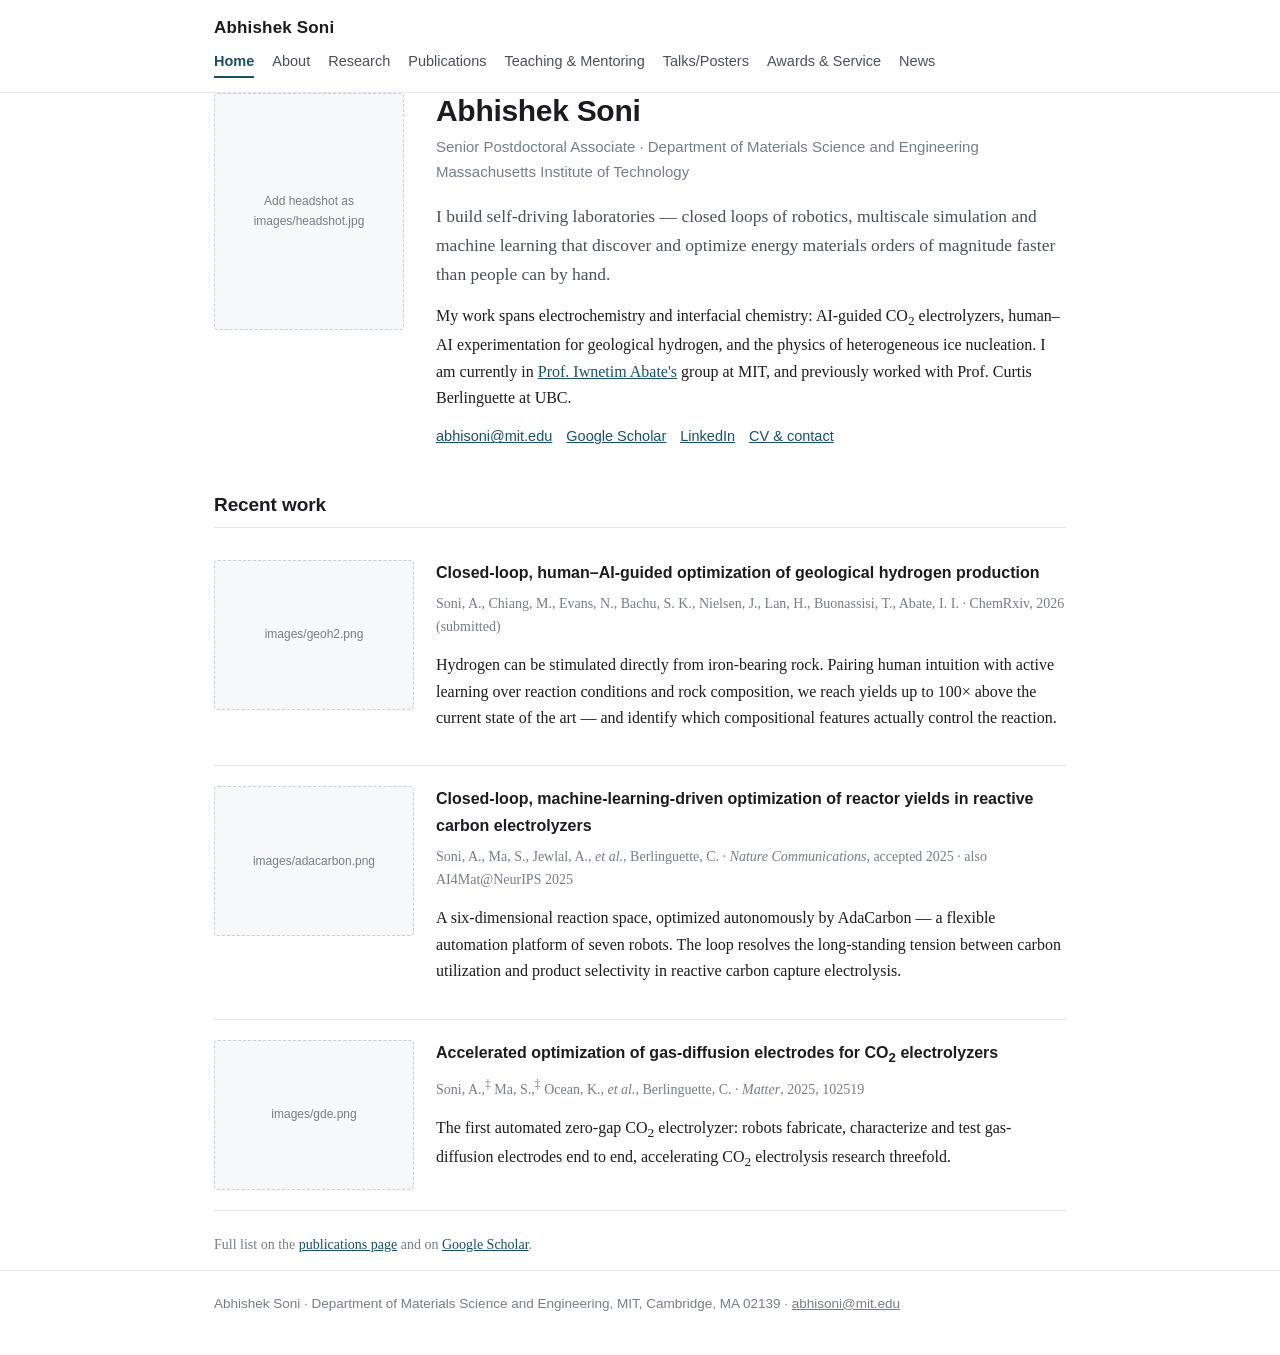
==== index.html @ 76eba2ed "Add personal academic website" ====
<!DOCTYPE html>
<html lang="en">
<head>
<meta charset="utf-8">
<meta name="viewport" content="width=device-width, initial-scale=1">
<title>Abhishek Soni</title>
<meta name="description" content="Abhishek Soni — Senior Postdoctoral Associate, Department of Materials Science and Engineering, MIT. Self-driving labs, AI-guided materials discovery, electrochemistry and geological hydrogen.">
<link rel="stylesheet" href="style.css">
</head>
<body>

<header class="site">
  <div class="bar">
    <a class="brand" href="index.html">Abhishek Soni</a>
    <nav class="main">
      <a href="index.html" aria-current="page">Home</a>
      <a href="about.html">About</a>
      <a href="research.html">Research</a>
      <a href="publications.html">Publications</a>
      <a href="teaching.html">Teaching &amp; Mentoring</a>
      <a href="talks.html">Talks/Posters</a>
      <a href="awards.html">Awards &amp; Service</a>
      <a href="news.html">News</a>
    </nav>
  </div>
</header>

<main class="wrap">

  <div class="hero">
    <!-- Replace this div with:  <img class="portrait" src="images/headshot.jpg" alt="Abhishek Soni"> -->
    <div class="portrait">Add headshot as<br>images/headshot.jpg</div>
    <div>
      <h1>Abhishek Soni</h1>
      <p class="sub">Senior Postdoctoral Associate · Department of Materials Science and Engineering<br>Massachusetts Institute of Technology</p>
      <p class="lede">I build self-driving laboratories — closed loops of robotics, multiscale simulation and machine learning that discover and optimize energy materials orders of magnitude faster than people can by hand.</p>
      <p>My work spans electrochemistry and interfacial chemistry: AI-guided CO<sub>2</sub> electrolyzers, human–AI experimentation for geological hydrogen, and the physics of heterogeneous ice nucleation. I am currently in <a href="https://abatelab.mit.edu/" target="_blank" rel="noopener">Prof. Iwnetim Abate's</a> group at MIT, and previously worked with Prof. Curtis Berlinguette at UBC.</p>
      <div class="links">
        <a href="mailto:abhisoni@mit.edu">abhisoni@mit.edu</a>
        <a href="https://scholar.google.com/citations?user=KYDIUlgAAAAJ&amp;hl=en" target="_blank" rel="noopener">Google Scholar</a>
        <!-- Paste your LinkedIn URL below -->
        <a href="https://www.linkedin.com/in/" target="_blank" rel="noopener">LinkedIn</a>
        <a href="about.html">CV &amp; contact</a>
      </div>
    </div>
  </div>

  <h2>Recent work</h2>

  <div class="card">
    <!-- Replace with: <img class="figure" src="images/geoh2.png" alt="Closed-loop optimization of geological hydrogen"> -->
    <div class="figure">images/geoh2.png</div>
    <div>
      <h3>Closed-loop, human–AI-guided optimization of geological hydrogen production</h3>
      <p class="small">Soni, A., Chiang, M., Evans, N., Bachu, S. K., Nielsen, J., Lan, H., Buonassisi, T., Abate, I. I. · ChemRxiv, 2026 (submitted)</p>
      <p>Hydrogen can be stimulated directly from iron-bearing rock. Pairing human intuition with active learning over reaction conditions and rock composition, we reach yields up to 100× above the current state of the art — and identify which compositional features actually control the reaction.</p>
    </div>
  </div>

  <div class="card">
    <!-- Replace with: <img class="figure" src="images/adacarbon.png" alt="AdaCarbon self-driving laboratory"> -->
    <div class="figure">images/adacarbon.png</div>
    <div>
      <h3>Closed-loop, machine-learning-driven optimization of reactor yields in reactive carbon electrolyzers</h3>
      <p class="small">Soni, A., Ma, S., Jewlal, A., <em>et al.</em>, Berlinguette, C. · <em>Nature Communications</em>, accepted 2025 · also AI4Mat@NeurIPS 2025</p>
      <p>A six-dimensional reaction space, optimized autonomously by AdaCarbon — a flexible automation platform of seven robots. The loop resolves the long-standing tension between carbon utilization and product selectivity in reactive carbon capture electrolysis.</p>
    </div>
  </div>

  <div class="card">
    <!-- Replace with: <img class="figure" src="images/gde.png" alt="Accelerated optimization of gas-diffusion electrodes"> -->
    <div class="figure">images/gde.png</div>
    <div>
      <h3>Accelerated optimization of gas-diffusion electrodes for CO<sub>2</sub> electrolyzers</h3>
      <p class="small">Soni, A.,<sup>‡</sup> Ma, S.,<sup>‡</sup> Ocean, K., <em>et al.</em>, Berlinguette, C. · <em>Matter</em>, 2025, 102519</p>
      <p>The first automated zero-gap CO<sub>2</sub> electrolyzer: robots fabricate, characterize and test gas-diffusion electrodes end to end, accelerating CO<sub>2</sub> electrolysis research threefold.</p>
    </div>
  </div>

  <p class="small" style="margin-top:22px;">Full list on the <a href="publications.html">publications page</a> and on <a href="https://scholar.google.com/citations?user=KYDIUlgAAAAJ&amp;hl=en" target="_blank" rel="noopener">Google Scholar</a>.</p>

</main>

<footer class="site">
  <div class="wrap">
    Abhishek Soni · Department of Materials Science and Engineering, MIT, Cambridge, MA 02139 · <a href="mailto:abhisoni@mit.edu">abhisoni@mit.edu</a>
  </div>
</footer>

</body>
</html>
---- style.css ----
/* Abhishek Soni — academic site
   Edit colors here to restyle the whole site. */

:root {
  --ink: #1a1c1f;
  --ink-soft: #4a5058;
  --ink-faint: #767d86;
  --rule: #e3e6ea;
  --bg: #ffffff;
  --bg-soft: #f7f8fa;
  --accent: #16506b;        /* deep teal-blue */
  --accent-soft: #e8f0f4;
  --max: 900px;
}

* { box-sizing: border-box; }

html { -webkit-text-size-adjust: 100%; }

body {
  margin: 0;
  background: var(--bg);
  color: var(--ink);
  font: 16px/1.65 "Source Serif 4", Georgia, "Times New Roman", serif;
}

.wrap { max-width: var(--max); margin: 0 auto; padding: 0 24px; }

/* ---------- header / nav ---------- */

header.site {
  border-bottom: 1px solid var(--rule);
  background: var(--bg);
  position: sticky;
  top: 0;
  z-index: 20;
}

.bar {
  max-width: var(--max);
  margin: 0 auto;
  padding: 14px 24px;
  display: flex;
  flex-wrap: wrap;
  align-items: baseline;
  gap: 8px 22px;
}

.brand {
  font-family: -apple-system, BlinkMacSystemFont, "Segoe UI", Roboto, sans-serif;
  font-weight: 700;
  font-size: 17px;
  letter-spacing: .01em;
  color: var(--ink);
  text-decoration: none;
  margin-right: auto;
}

nav.main {
  display: flex;
  flex-wrap: wrap;
  gap: 4px 18px;
  font-family: -apple-system, BlinkMacSystemFont, "Segoe UI", Roboto, sans-serif;
  font-size: 14.5px;
}

nav.main a {
  color: var(--ink-soft);
  text-decoration: none;
  padding-bottom: 2px;
  border-bottom: 2px solid transparent;
}

nav.main a:hover { color: var(--accent); }

nav.main a[aria-current="page"] {
  color: var(--accent);
  border-bottom-color: var(--accent);
  font-weight: 600;
}

/* ---------- typography ---------- */

main { padding: 40px 0 72px; }

h1 {
  font-family: -apple-system, BlinkMacSystemFont, "Segoe UI", Roboto, sans-serif;
  font-size: 30px;
  line-height: 1.2;
  margin: 0 0 6px;
  letter-spacing: -.01em;
}

h2 {
  font-family: -apple-system, BlinkMacSystemFont, "Segoe UI", Roboto, sans-serif;
  font-size: 19px;
  margin: 40px 0 12px;
  padding-bottom: 6px;
  border-bottom: 1px solid var(--rule);
  letter-spacing: -.005em;
}

h3 {
  font-family: -apple-system, BlinkMacSystemFont, "Segoe UI", Roboto, sans-serif;
  font-size: 16px;
  margin: 26px 0 6px;
}

p { margin: 0 0 14px; }

a { color: var(--accent); }

.lede { font-size: 17.5px; color: var(--ink-soft); }

.sub {
  font-family: -apple-system, BlinkMacSystemFont, "Segoe UI", Roboto, sans-serif;
  font-size: 15px;
  color: var(--ink-faint);
  margin: 0 0 18px;
}

.small { font-size: 14px; color: var(--ink-faint); }

/* ---------- hero ---------- */

.hero {
  display: grid;
  grid-template-columns: 190px 1fr;
  gap: 32px;
  align-items: start;
  margin-bottom: 8px;
}

.portrait {
  width: 190px;
  aspect-ratio: 4 / 5;
  border-radius: 4px;
  background: var(--bg-soft);
  border: 1px dashed #c8ced6;
  display: flex;
  align-items: center;
  justify-content: center;
  text-align: center;
  padding: 12px;
  font-family: -apple-system, BlinkMacSystemFont, "Segoe UI", Roboto, sans-serif;
  font-size: 12px;
  color: var(--ink-faint);
  object-fit: cover;
}

.links {
  font-family: -apple-system, BlinkMacSystemFont, "Segoe UI", Roboto, sans-serif;
  font-size: 14.5px;
  display: flex;
  flex-wrap: wrap;
  gap: 6px 14px;
  margin-top: 14px;
}

/* ---------- entries ---------- */

.entry { margin: 0 0 20px; }

.entry .role {
  font-family: -apple-system, BlinkMacSystemFont, "Segoe UI", Roboto, sans-serif;
  font-weight: 600;
  font-size: 15.5px;
  display: flex;
  justify-content: space-between;
  gap: 16px;
  align-items: baseline;
}

.entry .when {
  font-weight: 400;
  font-size: 14px;
  color: var(--ink-faint);
  white-space: nowrap;
}

.entry .where { color: var(--ink-soft); font-size: 15px; }

.entry .detail { font-size: 15px; color: var(--ink-soft); margin: 4px 0 0; }

/* ---------- publications ---------- */

ol.pubs { padding-left: 0; list-style: none; counter-reset: none; margin: 0; }

ol.pubs li {
  display: grid;
  grid-template-columns: 34px 1fr;
  gap: 10px;
  padding: 11px 0;
  border-bottom: 1px solid var(--rule);
  font-size: 15px;
}

ol.pubs li .n {
  font-family: -apple-system, BlinkMacSystemFont, "Segoe UI", Roboto, sans-serif;
  font-size: 13px;
  color: var(--ink-faint);
  padding-top: 2px;
}

ol.pubs .venue { font-style: italic; }
ol.pubs .me { font-weight: 600; }

.tag {
  display: inline-block;
  font-family: -apple-system, BlinkMacSystemFont, "Segoe UI", Roboto, sans-serif;
  font-size: 11.5px;
  letter-spacing: .03em;
  text-transform: uppercase;
  background: var(--accent-soft);
  color: var(--accent);
  border-radius: 3px;
  padding: 1px 6px;
  margin-left: 4px;
  vertical-align: 1px;
}

/* ---------- highlight cards (home) ---------- */

.card {
  display: grid;
  grid-template-columns: 200px 1fr;
  gap: 22px;
  align-items: start;
  padding: 20px 0;
  border-bottom: 1px solid var(--rule);
}

.figure {
  width: 100%;
  aspect-ratio: 4 / 3;
  background: var(--bg-soft);
  border: 1px dashed #c8ced6;
  border-radius: 4px;
  display: flex;
  align-items: center;
  justify-content: center;
  text-align: center;
  padding: 10px;
  font-family: -apple-system, BlinkMacSystemFont, "Segoe UI", Roboto, sans-serif;
  font-size: 12px;
  color: var(--ink-faint);
  object-fit: cover;
}

.card h3 { margin-top: 0; }

/* ---------- lists ---------- */

ul.plain { padding-left: 20px; margin: 0 0 16px; }
ul.plain li { margin-bottom: 7px; font-size: 15px; }

/* ---------- tables ---------- */

.tablewrap { overflow-x: auto; }

table {
  border-collapse: collapse;
  width: 100%;
  font-size: 15px;
  margin-bottom: 18px;
}

th, td {
  text-align: left;
  padding: 9px 12px 9px 0;
  border-bottom: 1px solid var(--rule);
  vertical-align: top;
}

th {
  font-family: -apple-system, BlinkMacSystemFont, "Segoe UI", Roboto, sans-serif;
  font-size: 13px;
  text-transform: uppercase;
  letter-spacing: .04em;
  color: var(--ink-faint);
  font-weight: 600;
}

/* ---------- news ---------- */

.news-item {
  display: grid;
  grid-template-columns: 92px 1fr;
  gap: 16px;
  padding: 14px 0;
  border-bottom: 1px solid var(--rule);
}

.news-item .date {
  font-family: -apple-system, BlinkMacSystemFont, "Segoe UI", Roboto, sans-serif;
  font-size: 13px;
  color: var(--ink-faint);
  padding-top: 2px;
}

.news-item p { margin: 0; font-size: 15px; }

/* ---------- callout ---------- */

.callout {
  background: var(--bg-soft);
  border-left: 3px solid var(--accent);
  padding: 16px 18px;
  margin: 18px 0 24px;
  font-size: 15px;
}

.callout p:last-child { margin-bottom: 0; }

/* ---------- footer ---------- */

footer.site {
  border-top: 1px solid var(--rule);
  padding: 22px 0 40px;
  font-family: -apple-system, BlinkMacSystemFont, "Segoe UI", Roboto, sans-serif;
  font-size: 13.5px;
  color: var(--ink-faint);
}

footer.site a { color: var(--ink-faint); }

/* ---------- responsive ---------- */

@media (max-width: 700px) {
  .hero { grid-template-columns: 1fr; }
  .portrait { width: 150px; }
  .card { grid-template-columns: 1fr; }
  .figure { max-width: 260px; }
  .entry .role { flex-direction: column; gap: 0; }
  .news-item { grid-template-columns: 1fr; gap: 2px; }
  h1 { font-size: 26px; }
}
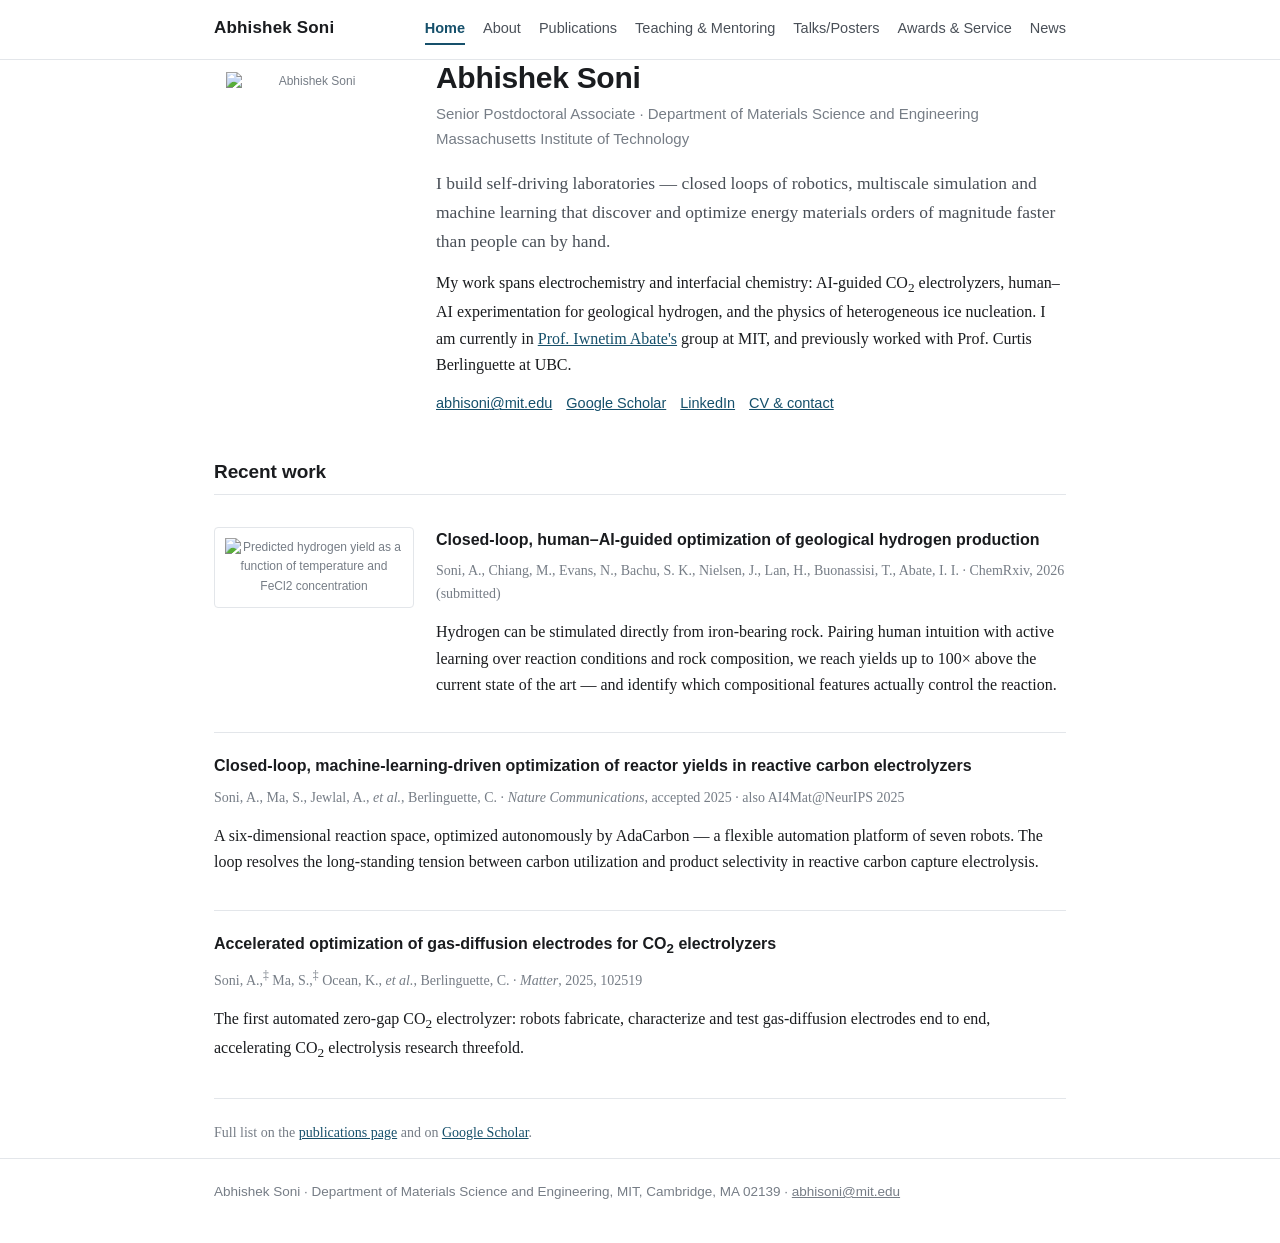
==== commit 3f90f94d: "Add headshot and geological hydrogen figure; remove Research page and referee details" ====
--- a/index.html
+++ b/index.html
@@ -15,7 +15,6 @@
     <nav class="main">
       <a href="index.html" aria-current="page">Home</a>
       <a href="about.html">About</a>
-      <a href="research.html">Research</a>
       <a href="publications.html">Publications</a>
       <a href="teaching.html">Teaching &amp; Mentoring</a>
       <a href="talks.html">Talks/Posters</a>
@@ -28,8 +27,9 @@
 <main class="wrap">
 
   <div class="hero">
-    <!-- Replace this div with:  <img class="portrait" src="images/headshot.jpg" alt="Abhishek Soni"> -->
-    <div class="portrait">Add headshot as<br>images/headshot.jpg</div>
+    <!-- Headshot is hotlinked from your GitHub avatar, so updating it there updates the site.
+         To use a local file instead: save it as images/headshot.jpg and change src to "images/headshot.jpg". -->
+    <img class="portrait" src="https://avatars.githubusercontent.com/u/39748033?v=4&amp;size=460" alt="Abhishek Soni">
     <div>
       <h1>Abhishek Soni</h1>
       <p class="sub">Senior Postdoctoral Associate · Department of Materials Science and Engineering<br>Massachusetts Institute of Technology</p>
@@ -48,8 +48,8 @@
   <h2>Recent work</h2>
 
   <div class="card">
-    <!-- Replace with: <img class="figure" src="images/geoh2.png" alt="Closed-loop optimization of geological hydrogen"> -->
-    <div class="figure">images/geoh2.png</div>
+    <!-- Figure from your own CC BY 4.0 data repository for this manuscript. -->
+    <img class="figure" src="https://raw.githubusercontent.com/abhisheksoni1/2026_Closed-loop-Human-AI-driven-optimization-of-geological-hydrogen-production/main/Manuscript_Figures/2D%20Response%20Surfaces/Temp_degC_vs_FeCl_2_mmol.png" alt="Predicted hydrogen yield as a function of temperature and FeCl2 concentration">
     <div>
       <h3>Closed-loop, human–AI-guided optimization of geological hydrogen production</h3>
       <p class="small">Soni, A., Chiang, M., Evans, N., Bachu, S. K., Nielsen, J., Lan, H., Buonassisi, T., Abate, I. I. · ChemRxiv, 2026 (submitted)</p>
@@ -57,9 +57,11 @@
     </div>
   </div>
 
-  <div class="card">
-    <!-- Replace with: <img class="figure" src="images/adacarbon.png" alt="AdaCarbon self-driving laboratory"> -->
-    <div class="figure">images/adacarbon.png</div>
+  <div class="card nofig">
+    <!-- To add a figure: save it as images/adacarbon.png, delete " nofig" from the class above,
+         and uncomment the line below.
+    <img class="figure" src="images/adacarbon.png" alt="AdaCarbon self-driving laboratory">
+    -->
     <div>
       <h3>Closed-loop, machine-learning-driven optimization of reactor yields in reactive carbon electrolyzers</h3>
       <p class="small">Soni, A., Ma, S., Jewlal, A., <em>et al.</em>, Berlinguette, C. · <em>Nature Communications</em>, accepted 2025 · also AI4Mat@NeurIPS 2025</p>
@@ -67,9 +69,11 @@
     </div>
   </div>
 
-  <div class="card">
-    <!-- Replace with: <img class="figure" src="images/gde.png" alt="Accelerated optimization of gas-diffusion electrodes"> -->
-    <div class="figure">images/gde.png</div>
+  <div class="card nofig">
+    <!-- To add a figure: save it as images/gde.png, delete " nofig" from the class above,
+         and uncomment the line below.
+    <img class="figure" src="images/gde.png" alt="Accelerated optimization of gas-diffusion electrodes">
+    -->
     <div>
       <h3>Accelerated optimization of gas-diffusion electrodes for CO<sub>2</sub> electrolyzers</h3>
       <p class="small">Soni, A.,<sup>‡</sup> Ma, S.,<sup>‡</sup> Ocean, K., <em>et al.</em>, Berlinguette, C. · <em>Matter</em>, 2025, 102519</p>
--- a/style.css
+++ b/style.css
@@ -133,7 +133,7 @@
 
 .portrait {
   width: 190px;
-  aspect-ratio: 4 / 5;
+  aspect-ratio: 1 / 1;
   border-radius: 4px;
   background: var(--bg-soft);
   border: 1px dashed #c8ced6;
@@ -230,6 +230,8 @@
   border-bottom: 1px solid var(--rule);
 }
 
+.card.nofig { grid-template-columns: 1fr; }
+
 .figure {
   width: 100%;
   aspect-ratio: 4 / 3;
@@ -245,6 +247,18 @@
   font-size: 12px;
   color: var(--ink-faint);
   object-fit: cover;
+}
+
+/* Real images: no dashed placeholder chrome, and show the whole figure. */
+img.portrait { border: none; background: none; object-fit: cover; }
+
+img.figure {
+  border: 1px solid var(--rule);
+  background: #fff;
+  aspect-ratio: auto;
+  height: auto;
+  object-fit: contain;
+  display: block;
 }
 
 .card h3 { margin-top: 0; }
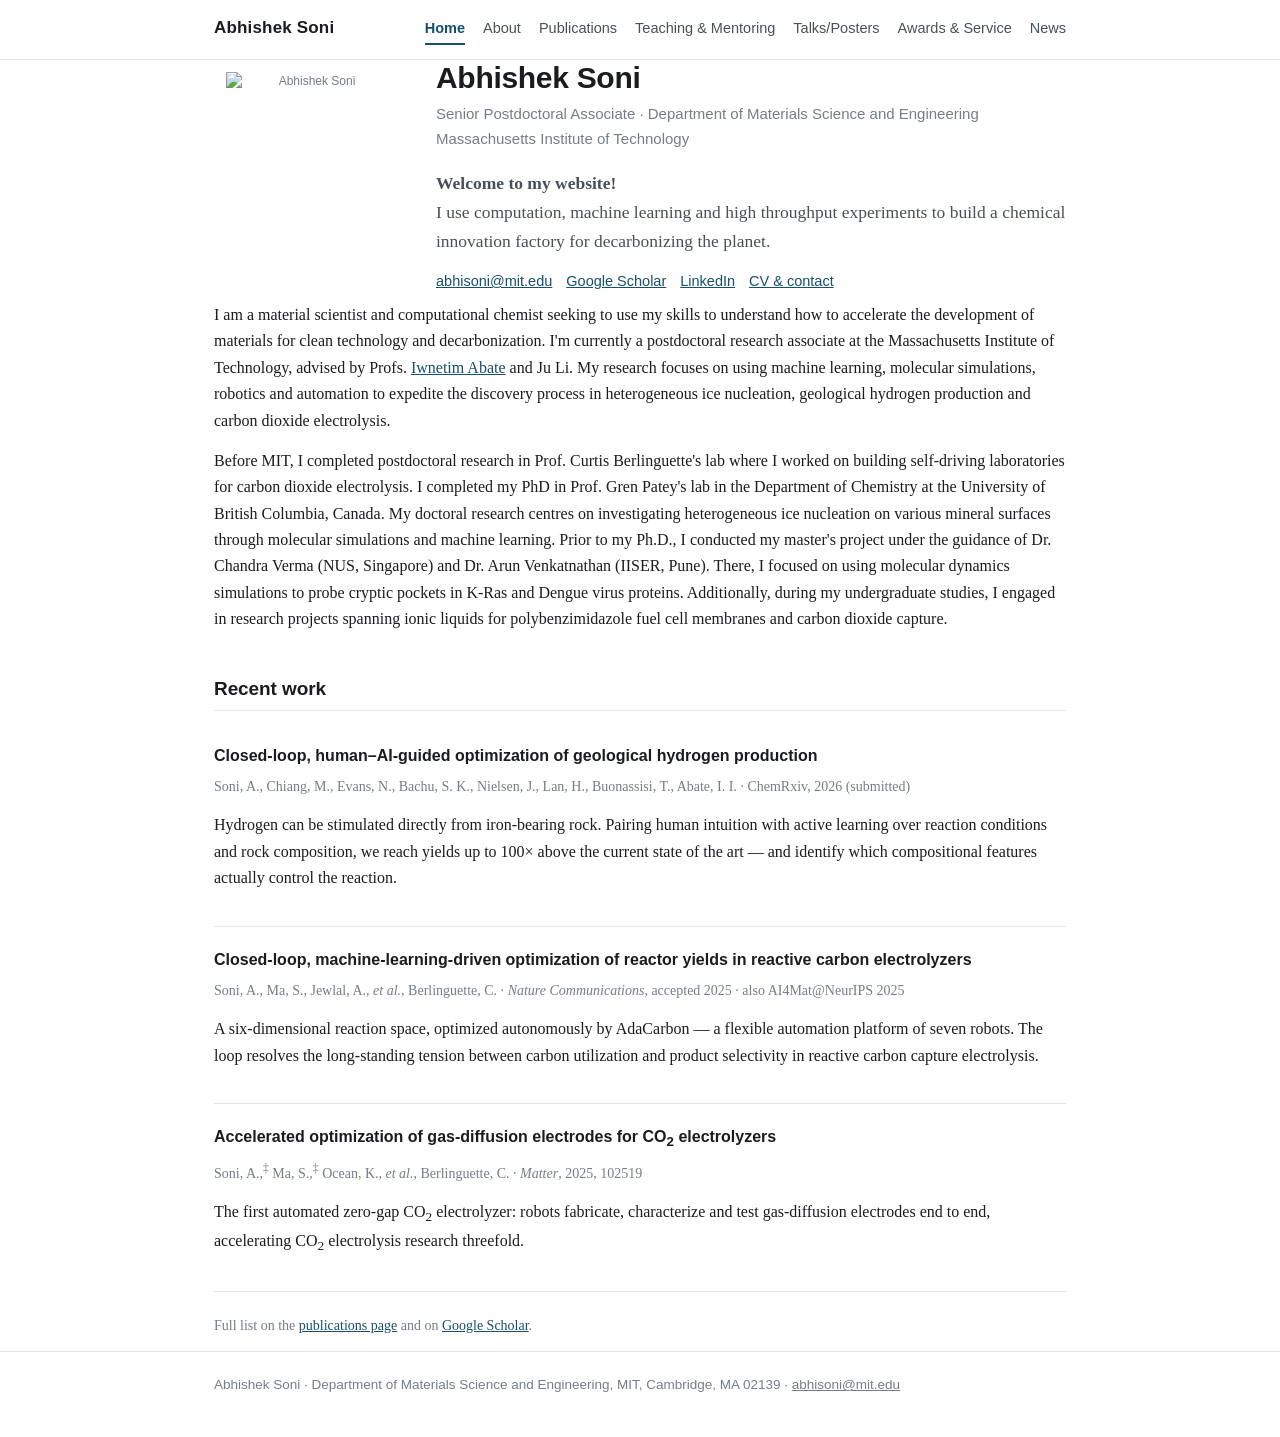
==== commit 3ed8f4fa: "Rewrite home bio; remove figures from home cards; trim teaching philosophy section" ====
--- a/index.html
+++ b/index.html
@@ -33,8 +33,7 @@
     <div>
       <h1>Abhishek Soni</h1>
       <p class="sub">Senior Postdoctoral Associate · Department of Materials Science and Engineering<br>Massachusetts Institute of Technology</p>
-      <p class="lede">I build self-driving laboratories — closed loops of robotics, multiscale simulation and machine learning that discover and optimize energy materials orders of magnitude faster than people can by hand.</p>
-      <p>My work spans electrochemistry and interfacial chemistry: AI-guided CO<sub>2</sub> electrolyzers, human–AI experimentation for geological hydrogen, and the physics of heterogeneous ice nucleation. I am currently in <a href="https://abatelab.mit.edu/" target="_blank" rel="noopener">Prof. Iwnetim Abate's</a> group at MIT, and previously worked with Prof. Curtis Berlinguette at UBC.</p>
+      <p class="lede"><strong>Welcome to my website!</strong><br>I use computation, machine learning and high throughput experiments to build a chemical innovation factory for decarbonizing the planet.</p>
       <div class="links">
         <a href="mailto:abhisoni@mit.edu">abhisoni@mit.edu</a>
         <a href="https://scholar.google.com/citations?user=KYDIUlgAAAAJ&amp;hl=en" target="_blank" rel="noopener">Google Scholar</a>
@@ -45,11 +44,13 @@
     </div>
   </div>
 
+  <p>I am a material scientist and computational chemist seeking to use my skills to understand how to accelerate the development of materials for clean technology and decarbonization. I'm currently a postdoctoral research associate at the Massachusetts Institute of Technology, advised by Profs. <a href="https://abatelab.mit.edu/" target="_blank" rel="noopener">Iwnetim Abate</a> and Ju Li. My research focuses on using machine learning, molecular simulations, robotics and automation to expedite the discovery process in heterogeneous ice nucleation, geological hydrogen production and carbon dioxide electrolysis.</p>
+
+  <p>Before MIT, I completed postdoctoral research in Prof. Curtis Berlinguette's lab where I worked on building self-driving laboratories for carbon dioxide electrolysis. I completed my PhD in Prof. Gren Patey's lab in the Department of Chemistry at the University of British Columbia, Canada. My doctoral research centres on investigating heterogeneous ice nucleation on various mineral surfaces through molecular simulations and machine learning. Prior to my Ph.D., I conducted my master's project under the guidance of Dr. Chandra Verma (NUS, Singapore) and Dr. Arun Venkatnathan (IISER, Pune). There, I focused on using molecular dynamics simulations to probe cryptic pockets in K-Ras and Dengue virus proteins. Additionally, during my undergraduate studies, I engaged in research projects spanning ionic liquids for polybenzimidazole fuel cell membranes and carbon dioxide capture.</p>
+
   <h2>Recent work</h2>
 
-  <div class="card">
-    <!-- Figure from your own CC BY 4.0 data repository for this manuscript. -->
-    <img class="figure" src="https://raw.githubusercontent.com/abhisheksoni1/2026_Closed-loop-Human-AI-driven-optimization-of-geological-hydrogen-production/main/Manuscript_Figures/2D%20Response%20Surfaces/Temp_degC_vs_FeCl_2_mmol.png" alt="Predicted hydrogen yield as a function of temperature and FeCl2 concentration">
+  <div class="card nofig">
     <div>
       <h3>Closed-loop, human–AI-guided optimization of geological hydrogen production</h3>
       <p class="small">Soni, A., Chiang, M., Evans, N., Bachu, S. K., Nielsen, J., Lan, H., Buonassisi, T., Abate, I. I. · ChemRxiv, 2026 (submitted)</p>
@@ -58,10 +59,6 @@
   </div>
 
   <div class="card nofig">
-    <!-- To add a figure: save it as images/adacarbon.png, delete " nofig" from the class above,
-         and uncomment the line below.
-    <img class="figure" src="images/adacarbon.png" alt="AdaCarbon self-driving laboratory">
-    -->
     <div>
       <h3>Closed-loop, machine-learning-driven optimization of reactor yields in reactive carbon electrolyzers</h3>
       <p class="small">Soni, A., Ma, S., Jewlal, A., <em>et al.</em>, Berlinguette, C. · <em>Nature Communications</em>, accepted 2025 · also AI4Mat@NeurIPS 2025</p>
@@ -70,10 +67,6 @@
   </div>
 
   <div class="card nofig">
-    <!-- To add a figure: save it as images/gde.png, delete " nofig" from the class above,
-         and uncomment the line below.
-    <img class="figure" src="images/gde.png" alt="Accelerated optimization of gas-diffusion electrodes">
-    -->
     <div>
       <h3>Accelerated optimization of gas-diffusion electrodes for CO<sub>2</sub> electrolyzers</h3>
       <p class="small">Soni, A.,<sup>‡</sup> Ma, S.,<sup>‡</sup> Ocean, K., <em>et al.</em>, Berlinguette, C. · <em>Matter</em>, 2025, 102519</p>
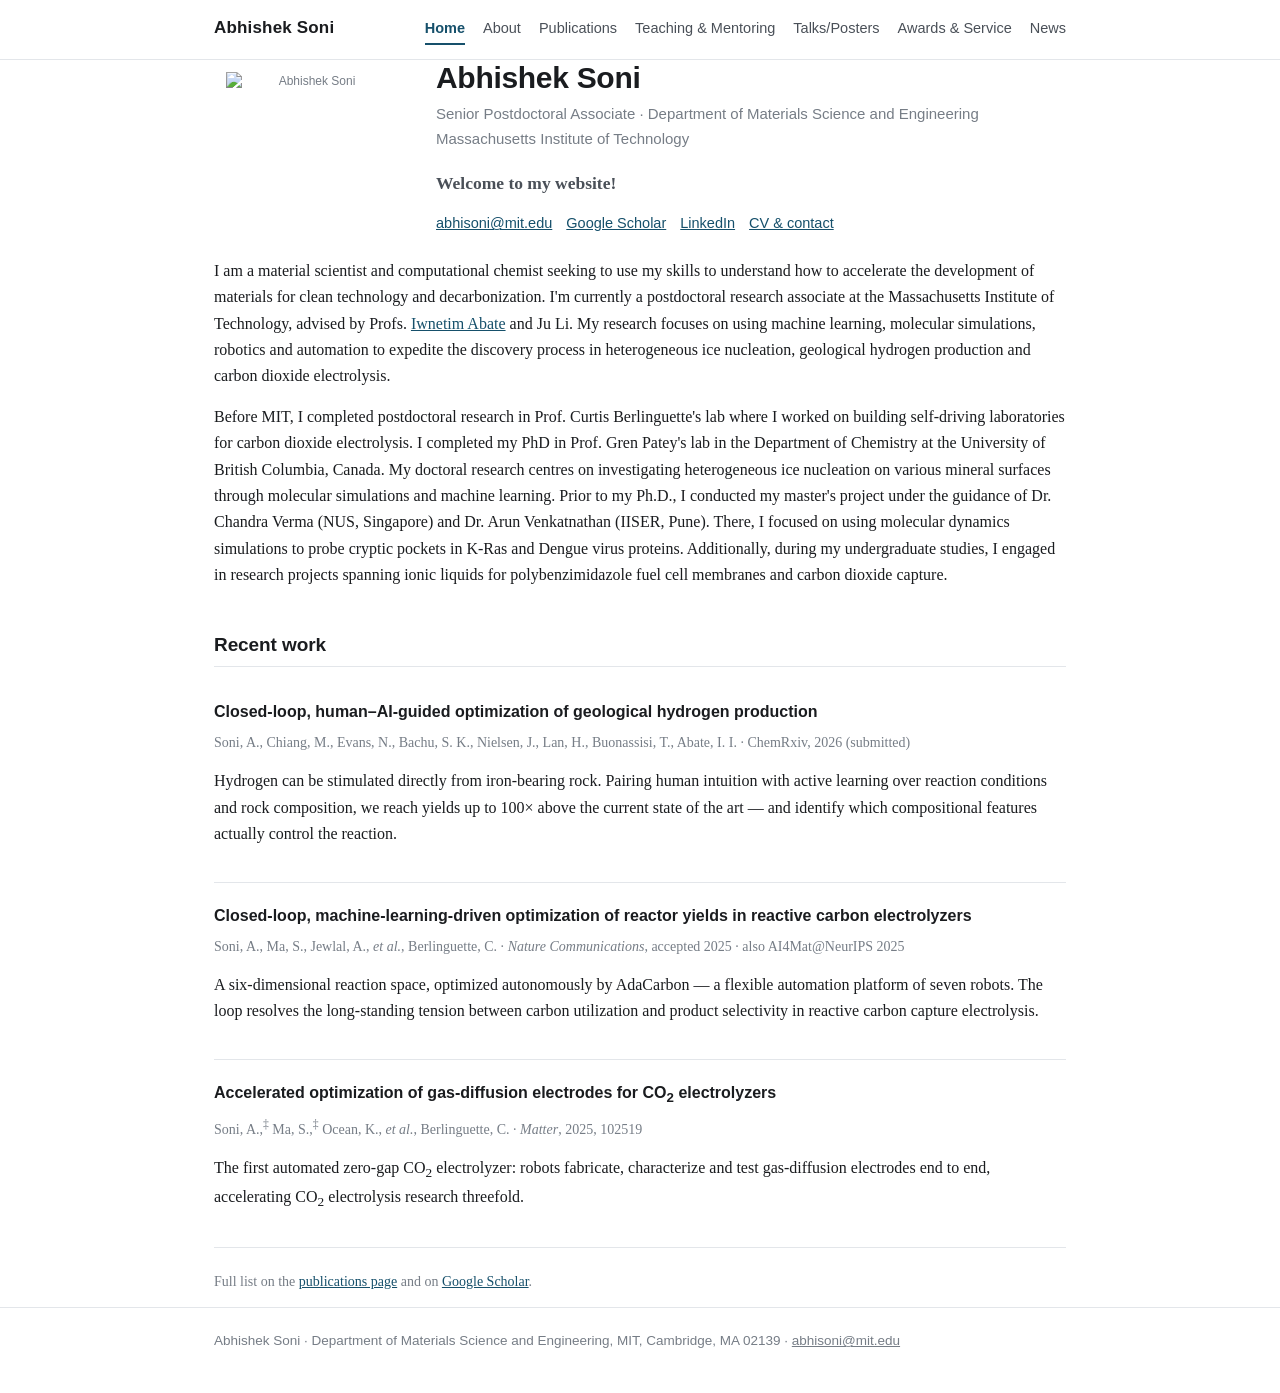
==== commit 4e73ea01: "Move tagline from Home to About opener" ====
--- a/index.html
+++ b/index.html
@@ -33,7 +33,7 @@
     <div>
       <h1>Abhishek Soni</h1>
       <p class="sub">Senior Postdoctoral Associate · Department of Materials Science and Engineering<br>Massachusetts Institute of Technology</p>
-      <p class="lede"><strong>Welcome to my website!</strong><br>I use computation, machine learning and high throughput experiments to build a chemical innovation factory for decarbonizing the planet.</p>
+      <p class="lede"><strong>Welcome to my website!</strong></p>
       <div class="links">
         <a href="mailto:abhisoni@mit.edu">abhisoni@mit.edu</a>
         <a href="https://scholar.google.com/citations?user=KYDIUlgAAAAJ&amp;hl=en" target="_blank" rel="noopener">Google Scholar</a>
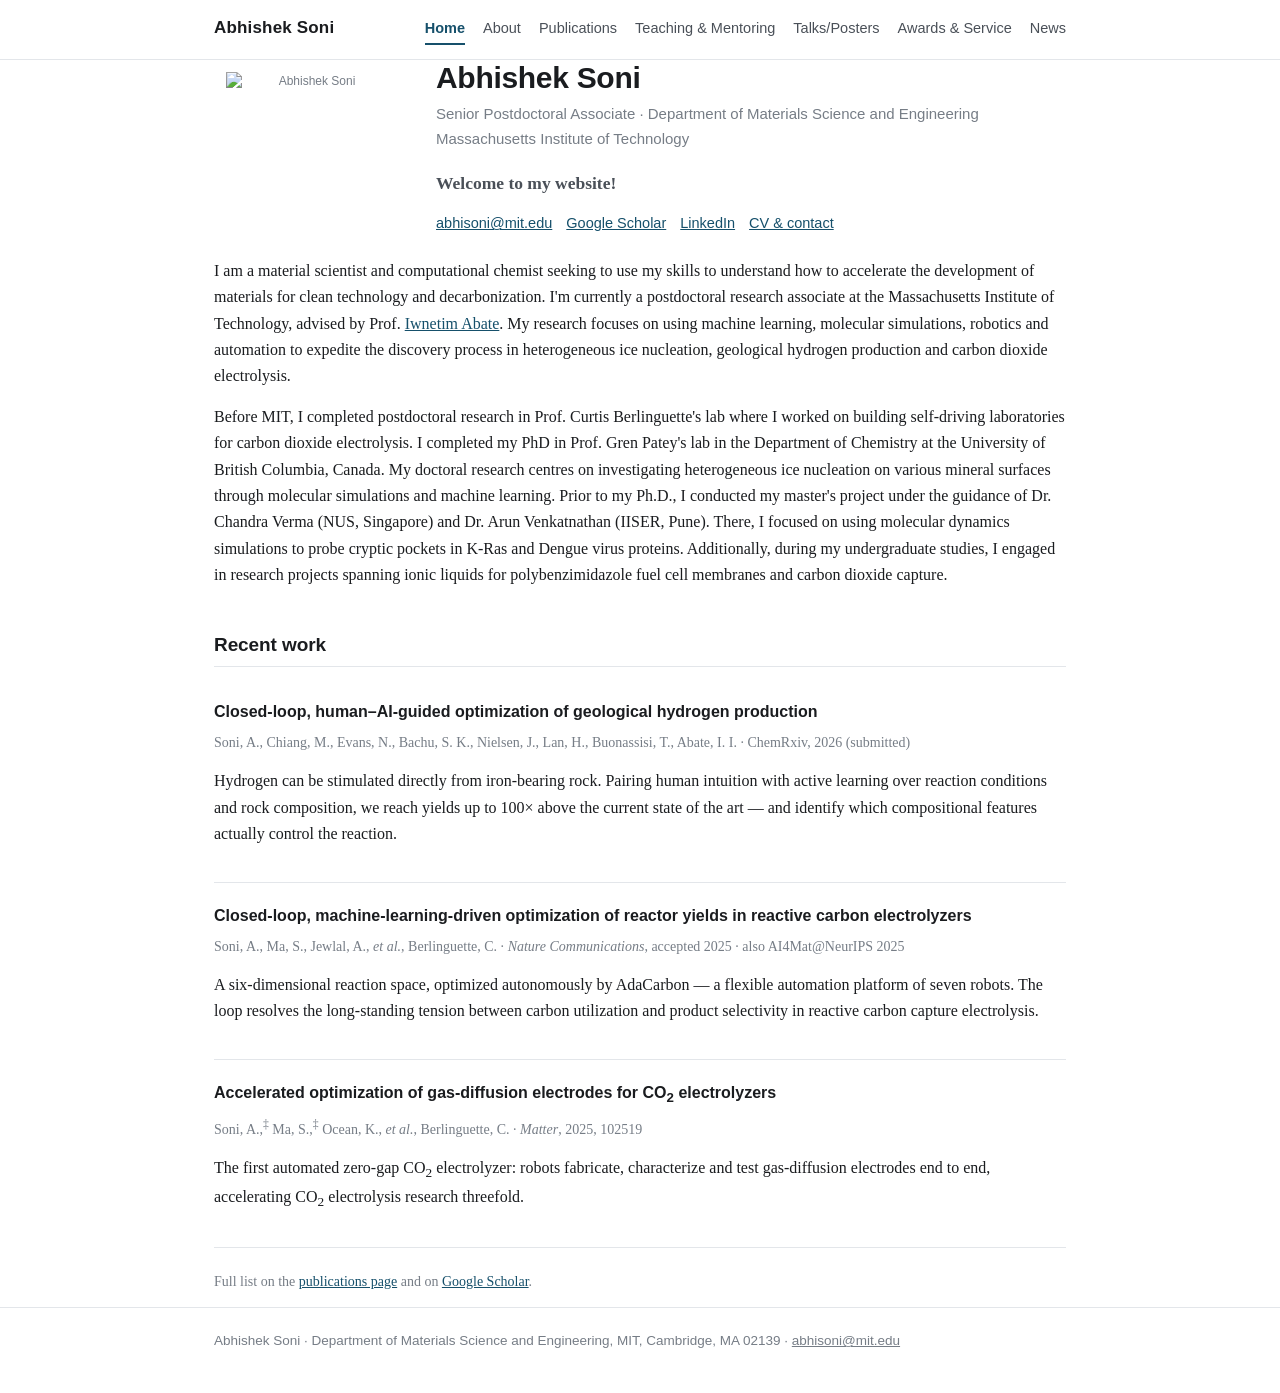
==== commit ac78896a: "Remove Ju Li from home page bio" ====
--- a/index.html
+++ b/index.html
@@ -44,7 +44,7 @@
     </div>
   </div>
 
-  <p>I am a material scientist and computational chemist seeking to use my skills to understand how to accelerate the development of materials for clean technology and decarbonization. I'm currently a postdoctoral research associate at the Massachusetts Institute of Technology, advised by Profs. <a href="https://abatelab.mit.edu/" target="_blank" rel="noopener">Iwnetim Abate</a> and Ju Li. My research focuses on using machine learning, molecular simulations, robotics and automation to expedite the discovery process in heterogeneous ice nucleation, geological hydrogen production and carbon dioxide electrolysis.</p>
+  <p>I am a material scientist and computational chemist seeking to use my skills to understand how to accelerate the development of materials for clean technology and decarbonization. I'm currently a postdoctoral research associate at the Massachusetts Institute of Technology, advised by Prof. <a href="https://abatelab.mit.edu/" target="_blank" rel="noopener">Iwnetim Abate</a>. My research focuses on using machine learning, molecular simulations, robotics and automation to expedite the discovery process in heterogeneous ice nucleation, geological hydrogen production and carbon dioxide electrolysis.</p>
 
   <p>Before MIT, I completed postdoctoral research in Prof. Curtis Berlinguette's lab where I worked on building self-driving laboratories for carbon dioxide electrolysis. I completed my PhD in Prof. Gren Patey's lab in the Department of Chemistry at the University of British Columbia, Canada. My doctoral research centres on investigating heterogeneous ice nucleation on various mineral surfaces through molecular simulations and machine learning. Prior to my Ph.D., I conducted my master's project under the guidance of Dr. Chandra Verma (NUS, Singapore) and Dr. Arun Venkatnathan (IISER, Pune). There, I focused on using molecular dynamics simulations to probe cryptic pockets in K-Ras and Dengue virus proteins. Additionally, during my undergraduate studies, I engaged in research projects spanning ionic liquids for polybenzimidazole fuel cell membranes and carbon dioxide capture.</p>
 
